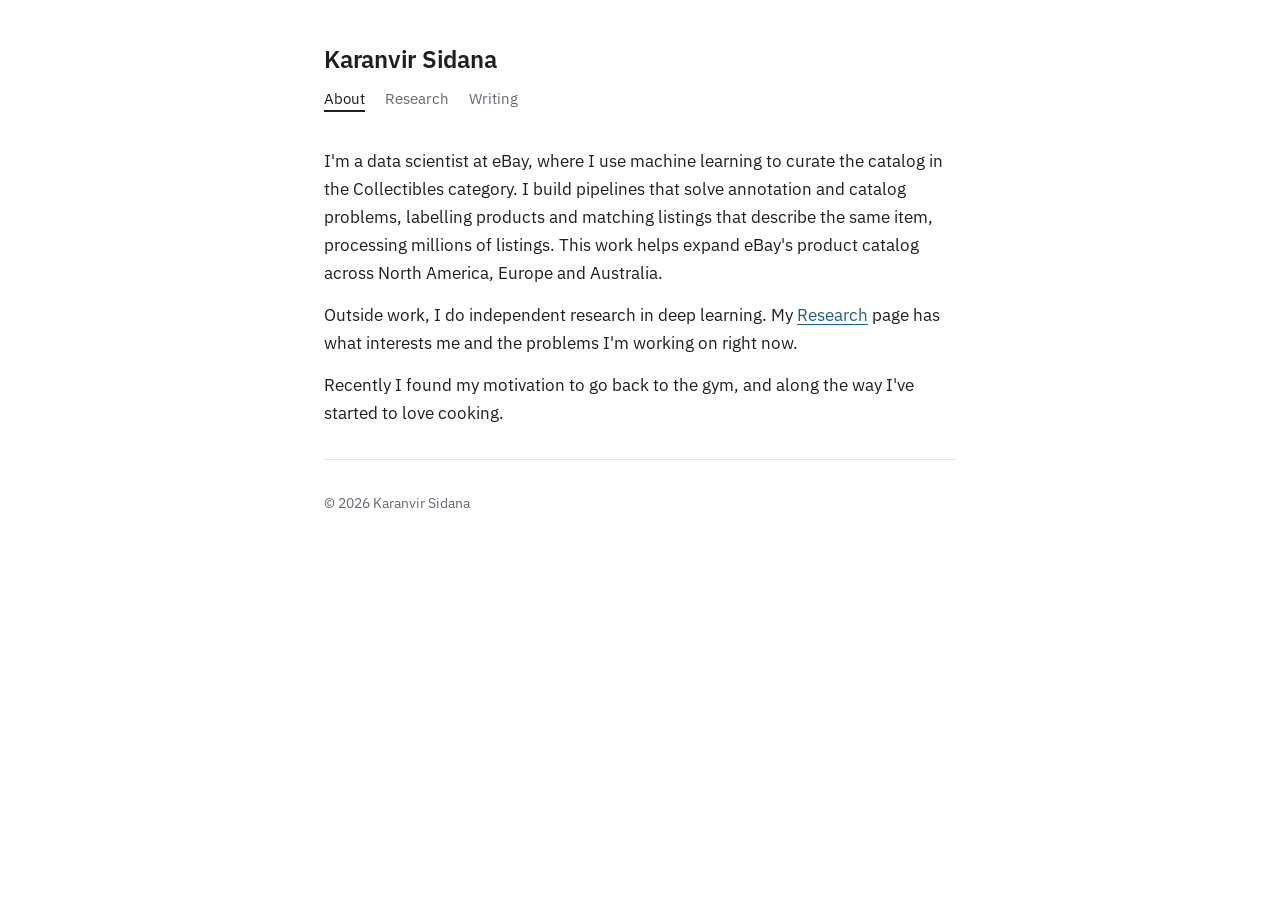
==== index.html @ 269952ee "v0: About, Research, Writing pages Co-Authored-By: Claude Opus 5.5 <noreply@anthropic.com> Claude-Se" ====
<!doctype html>
<html lang="en">
<head>
<meta charset="utf-8">
<meta name="viewport" content="width=device-width, initial-scale=1, viewport-fit=cover">
<title>Karanvir Sidana</title>
<meta name="description" content="Karanvir Sidana: data scientist and independent deep learning researcher.">
<link rel="preconnect" href="https://fonts.googleapis.com">
<link rel="preconnect" href="https://fonts.gstatic.com" crossorigin>
<link rel="stylesheet" href="https://fonts.googleapis.com/css2?family=IBM+Plex+Mono:wght@400&family=IBM+Plex+Sans:wght@400;600&display=swap">
<link rel="stylesheet" href="style.css">
</head>
<body>
<div class="wrap">
<header class="site">
  <p class="site-name"><a href="index.html">Karanvir Sidana</a></p>
  <nav class="top" aria-label="Main"><a href="index.html" aria-current="page">About</a><a href="research.html">Research</a><a href="writing.html">Writing</a></nav>
</header>
<main>
  <p>I'm a data scientist at eBay, where I use machine learning to curate the catalog in the Collectibles category. I build pipelines that solve annotation and catalog problems, labelling products and matching listings that describe the same item, processing millions of listings. This work helps expand eBay's product catalog across North America, Europe and Australia.</p>
  <p>Outside work, I do independent research in deep learning. My <a href="research.html">Research</a> page has what interests me and the problems I'm working on right now.</p>
  <p>Recently I found my motivation to go back to the gym, and along the way I've started to love cooking.</p>
</main>
<hr>
<footer>© 2026 Karanvir Sidana</footer>
</div>
</body>
</html>
---- style.css ----
/* Layout: one narrow column, name + nav header, intro bullets, rule-separated dated lists. */
:root{
  --bg:#FFFFFF;
  --fg:#1C1F23;
  --muted:#626A73;
  --rule:#E3E6EA;
  --accent:#1F5E8C;
  --code-bg:#F2F4F6;
  --font-body:"IBM Plex Sans",-apple-system,"Segoe UI",Roboto,Helvetica,Arial,sans-serif;
  --font-mono:"IBM Plex Mono",ui-monospace,SFMono-Regular,Menlo,Consolas,monospace;
}
@media (prefers-color-scheme:dark){
  :root:not([data-theme="light"]){--bg:#15181B;--fg:#E4E7EA;--muted:#9AA3AC;--rule:#2B3035;--accent:#8CC0E6;--code-bg:#22272C;color-scheme:dark}
}
:root[data-theme="dark"]{--bg:#15181B;--fg:#E4E7EA;--muted:#9AA3AC;--rule:#2B3035;--accent:#8CC0E6;--code-bg:#22272C;color-scheme:dark}
*{box-sizing:border-box}
body{background:var(--bg);color:var(--fg);font-family:var(--font-body);font-size:17px;line-height:1.65;margin:0}
.wrap{max-width:42rem;margin:0 auto;padding-inline:20px;padding-block:40px 56px}
a{color:var(--accent);text-decoration:underline;text-underline-offset:3px;text-decoration-thickness:1px}
a:hover{text-decoration-thickness:2px}
a:focus-visible{outline:2px solid var(--accent);outline-offset:3px;border-radius:2px}
header.site{margin-bottom:36px}
.site-name{font-size:1.5rem;font-weight:600;letter-spacing:-.01em;margin:0}
.site-name a{color:var(--fg);text-decoration:none}
nav.top{display:flex;flex-wrap:wrap;gap:6px 20px;margin-top:6px}
nav.top a{color:var(--muted);text-decoration:none;font-size:.95rem}
nav.top a:hover,nav.top a[aria-current="page"]{color:var(--fg)}
h1{font-size:1.9rem;font-weight:600;line-height:1.2;letter-spacing:-.015em;margin:0 0 6px;text-wrap:balance}
.tagline{color:var(--muted);margin:0 0 18px}
h2{font-size:1.25rem;font-weight:600;letter-spacing:-.01em;margin:0 0 12px}
hr{border:0;border-top:1px solid var(--rule);margin:32px 0}
ul{margin:0;padding-left:1.2rem}
li{margin:4px 0}
ul.list{list-style:none;padding:0}
ul.list li{display:flex;gap:10px;align-items:baseline;flex-wrap:wrap}
ul.list li>a,ul.list li>span:last-child{min-width:0}
code,.date{font-family:var(--font-mono);font-size:.82rem;background:var(--code-bg);padding:1px 6px;border-radius:3px;font-variant-numeric:tabular-nums;white-space:nowrap}
.sep{color:var(--muted)}
.soon{color:var(--muted);font-size:.9rem}
p{margin:0 0 14px}
.back{display:inline-block;font-size:.95rem;margin-bottom:20px}
.brief h1{font-size:1.7rem}
.brief .eyebrow{font-family:var(--font-mono);font-size:.8rem;color:var(--muted);margin:0 0 8px}
.brief section{margin-top:26px}
.brief h2{font-size:1.05rem;margin-bottom:6px}
.status{font-family:var(--font-mono);font-size:.85rem}
.pager{display:flex;justify-content:space-between;gap:12px;flex-wrap:wrap}
footer{color:var(--muted);font-size:.88rem}

nav.top a[aria-current="page"]{color:var(--fg);text-decoration:underline;text-underline-offset:6px;text-decoration-thickness:2px}
.lead{margin-bottom:22px}
ol.tracks{list-style:none;padding:0;margin:0;display:grid;gap:28px;counter-reset:t}
ol.tracks>li{counter-increment:t;margin:0}
ol.tracks h2{display:flex;gap:10px;align-items:baseline;font-size:1.15rem;margin-bottom:6px}
ol.tracks h2::before{content:counter(t);font-family:var(--font-mono);font-size:.8rem;font-weight:400;background:var(--code-bg);padding:1px 7px;border-radius:3px;color:var(--muted)}
ol.tracks p{margin:0 0 6px}
.empty{color:var(--muted)}
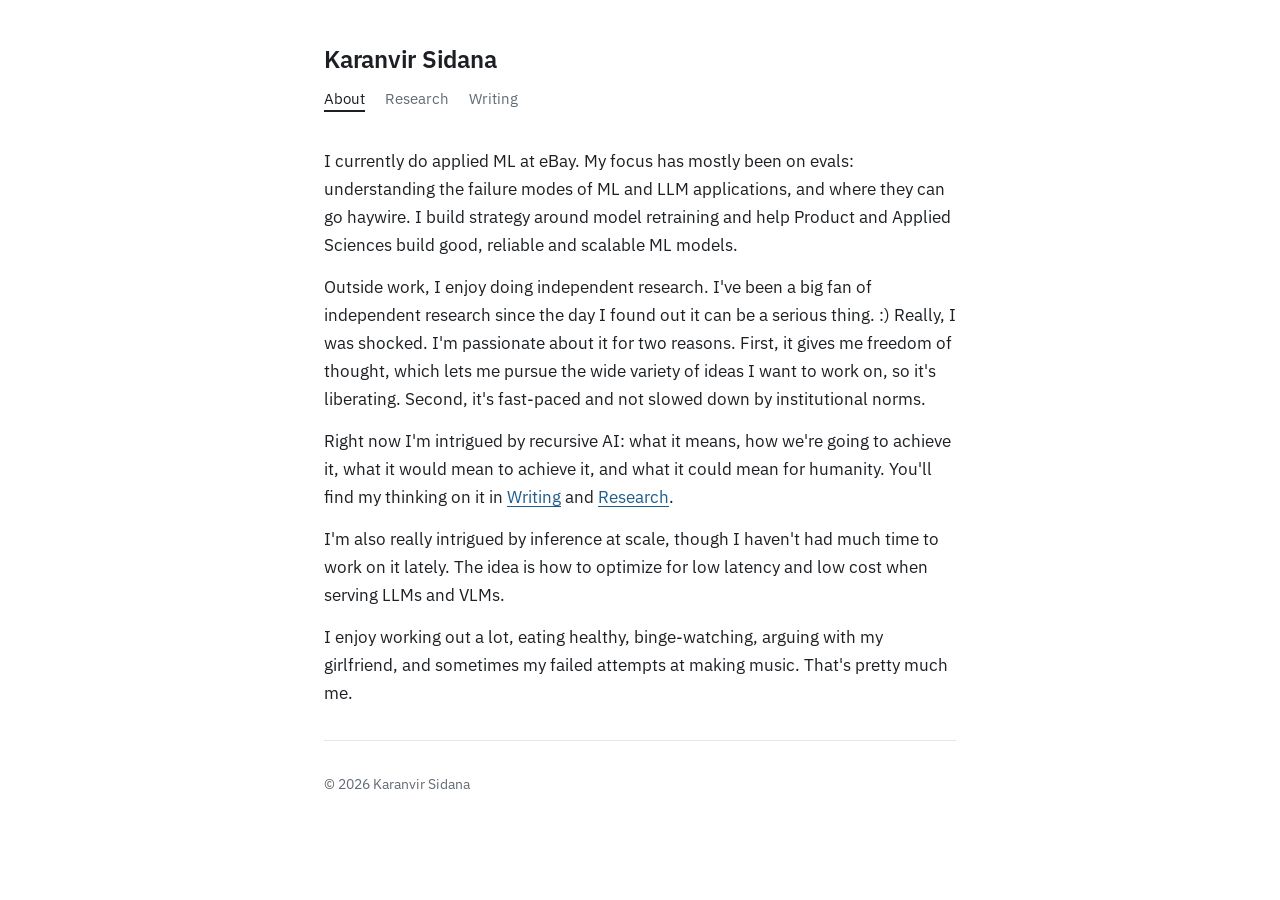
==== commit d5048241: "About: update role, research motivation and interests Co-Authored-By: Claude Opus 5.5 <noreply@anthr" ====
--- a/index.html
+++ b/index.html
@@ -17,9 +17,11 @@
   <nav class="top" aria-label="Main"><a href="index.html" aria-current="page">About</a><a href="research.html">Research</a><a href="writing.html">Writing</a></nav>
 </header>
 <main>
-  <p>I'm a data scientist at eBay, where I use machine learning to curate the catalog in the Collectibles category. I build pipelines that solve annotation and catalog problems, labelling products and matching listings that describe the same item, processing millions of listings. This work helps expand eBay's product catalog across North America, Europe and Australia.</p>
-  <p>Outside work, I do independent research in deep learning. My <a href="research.html">Research</a> page has what interests me and the problems I'm working on right now.</p>
-  <p>Recently I found my motivation to go back to the gym, and along the way I've started to love cooking.</p>
+  <p>I currently do applied ML at eBay. My focus has mostly been on evals: understanding the failure modes of ML and LLM applications, and where they can go haywire. I build strategy around model retraining and help Product and Applied Sciences build good, reliable and scalable ML models.</p>
+  <p>Outside work, I enjoy doing independent research. I've been a big fan of independent research since the day I found out it can be a serious thing. :) Really, I was shocked. I'm passionate about it for two reasons. First, it gives me freedom of thought, which lets me pursue the wide variety of ideas I want to work on, so it's liberating. Second, it's fast-paced and not slowed down by institutional norms.</p>
+  <p>Right now I'm intrigued by recursive AI: what it means, how we're going to achieve it, what it would mean to achieve it, and what it could mean for humanity. You'll find my thinking on it in <a href="writing.html">Writing</a> and <a href="research.html">Research</a>.</p>
+  <p>I'm also really intrigued by inference at scale, though I haven't had much time to work on it lately. The idea is how to optimize for low latency and low cost when serving LLMs and VLMs.</p>
+  <p>I enjoy working out a lot, eating healthy, binge-watching, arguing with my girlfriend, and sometimes my failed attempts at making music. That's pretty much me.</p>
 </main>
 <hr>
 <footer>© 2026 Karanvir Sidana</footer>
--- a/style.css
+++ b/style.css
@@ -55,3 +55,24 @@
 ol.tracks h2::before{content:counter(t);font-family:var(--font-mono);font-size:.8rem;font-weight:400;background:var(--code-bg);padding:1px 7px;border-radius:3px;color:var(--muted)}
 ol.tracks p{margin:0 0 6px}
 .empty{color:var(--muted)}
+
+/* Writing entries */
+.post .eyebrow{font-family:var(--font-mono);font-size:.8rem;color:var(--muted);margin:0 0 8px}
+.post h1{margin-bottom:24px}
+.post h2{margin-top:40px}
+.post ul,.post ol{margin:0 0 14px}
+.post blockquote{margin:20px 0;padding:10px 16px;border-left:3px solid var(--accent);background:var(--code-bg);border-radius:0 4px 4px 0}
+.post blockquote p{margin:0}
+.post figure{margin:24px 0}
+.post figure img{display:block;width:100%;height:auto;border-radius:8px}
+.post figcaption{color:var(--muted);font-size:.88rem;margin-top:8px}
+.post .table-wrap{overflow-x:auto;margin:16px 0}
+.post table{border-collapse:collapse;width:100%;font-size:.92rem}
+.post th,.post td{border:1px solid var(--rule);padding:6px 10px;text-align:left;vertical-align:top}
+.post th{background:var(--code-bg);font-weight:600}
+.post ol.refs{font-size:.9rem;padding-left:1.6rem}
+.post ol.refs li{margin:6px 0;overflow-wrap:anywhere}
+.post ol.refs li:target{background:var(--code-bg)}
+ul.list li .date{flex:none}
+.post pre{background:var(--code-bg);border-radius:4px;padding:12px 14px;overflow-x:auto;margin:16px 0;line-height:1.5}
+.post pre code{background:none;padding:0;white-space:pre;font-size:.82rem}
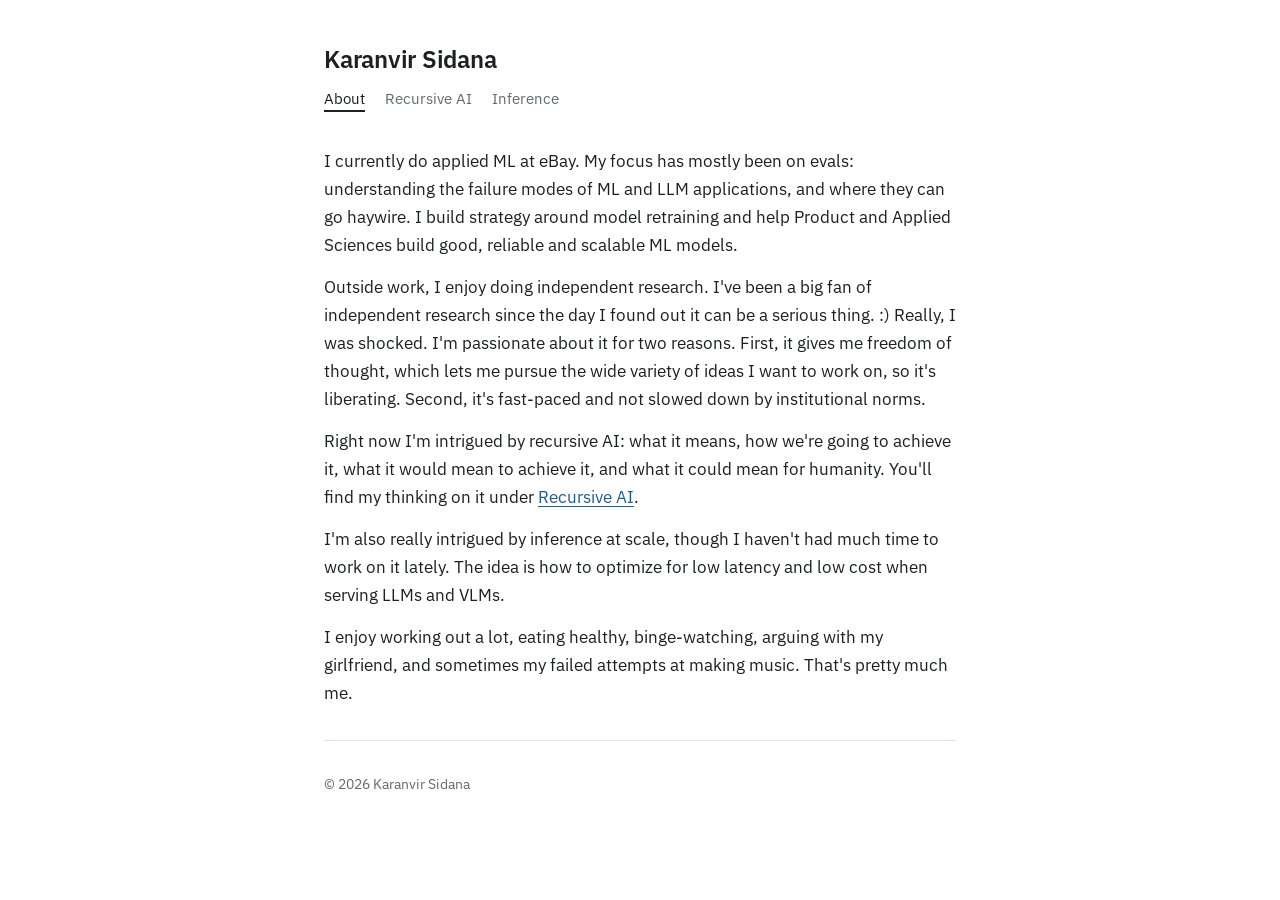
==== commit 3e4dec95: "Nav: drop Research, rename Writing to Recursive AI, add empty Inference page Co-Authored-By: Claude " ====
--- a/index.html
+++ b/index.html
@@ -14,12 +14,12 @@
 <div class="wrap">
 <header class="site">
   <p class="site-name"><a href="index.html">Karanvir Sidana</a></p>
-  <nav class="top" aria-label="Main"><a href="index.html" aria-current="page">About</a><a href="research.html">Research</a><a href="writing.html">Writing</a></nav>
+  <nav class="top" aria-label="Main"><a href="index.html" aria-current="page">About</a><a href="writing.html">Recursive AI</a><a href="inference.html">Inference</a></nav>
 </header>
 <main>
   <p>I currently do applied ML at eBay. My focus has mostly been on evals: understanding the failure modes of ML and LLM applications, and where they can go haywire. I build strategy around model retraining and help Product and Applied Sciences build good, reliable and scalable ML models.</p>
   <p>Outside work, I enjoy doing independent research. I've been a big fan of independent research since the day I found out it can be a serious thing. :) Really, I was shocked. I'm passionate about it for two reasons. First, it gives me freedom of thought, which lets me pursue the wide variety of ideas I want to work on, so it's liberating. Second, it's fast-paced and not slowed down by institutional norms.</p>
-  <p>Right now I'm intrigued by recursive AI: what it means, how we're going to achieve it, what it would mean to achieve it, and what it could mean for humanity. You'll find my thinking on it in <a href="writing.html">Writing</a> and <a href="research.html">Research</a>.</p>
+  <p>Right now I'm intrigued by recursive AI: what it means, how we're going to achieve it, what it would mean to achieve it, and what it could mean for humanity. You'll find my thinking on it under <a href="writing.html">Recursive AI</a>.</p>
   <p>I'm also really intrigued by inference at scale, though I haven't had much time to work on it lately. The idea is how to optimize for low latency and low cost when serving LLMs and VLMs.</p>
   <p>I enjoy working out a lot, eating healthy, binge-watching, arguing with my girlfriend, and sometimes my failed attempts at making music. That's pretty much me.</p>
 </main>
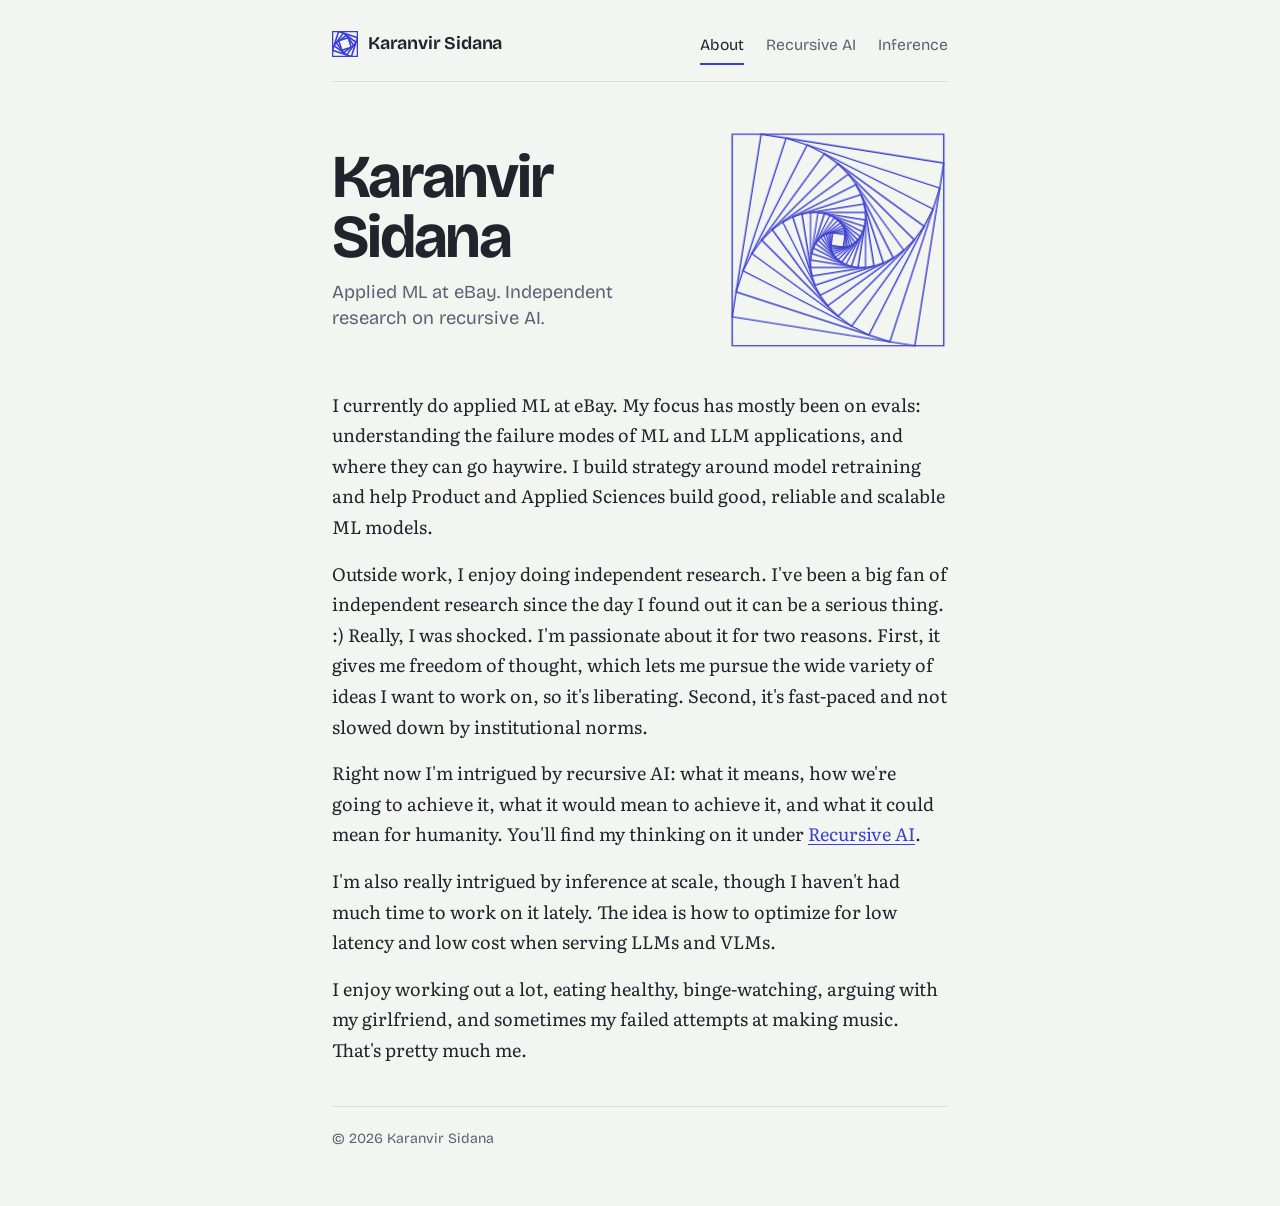
==== commit 439ccada: "Redesign: recursive square mark, Literata + Bricolage Grotesque, ultramarine accent Co-Authored-By: " ====
--- a/index.html
+++ b/index.html
@@ -7,16 +7,23 @@
 <meta name="description" content="Karanvir Sidana: data scientist and independent deep learning researcher.">
 <link rel="preconnect" href="https://fonts.googleapis.com">
 <link rel="preconnect" href="https://fonts.gstatic.com" crossorigin>
-<link rel="stylesheet" href="https://fonts.googleapis.com/css2?family=IBM+Plex+Mono:wght@400&family=IBM+Plex+Sans:wght@400;600&display=swap">
+<link rel="stylesheet" href="https://fonts.googleapis.com/css2?family=Bricolage+Grotesque:opsz,wght@12..96,500..700&family=IBM+Plex+Mono:wght@400&family=Literata:ital,opsz,wght@0,7..72,400;0,7..72,600;1,7..72,400&display=swap">
 <link rel="stylesheet" href="style.css">
 </head>
 <body>
 <div class="wrap">
 <header class="site">
-  <p class="site-name"><a href="index.html">Karanvir Sidana</a></p>
+  <p class="site-name"><a href="index.html"><svg class="mark" viewBox="-52 -52 104 104" width="26" height="26" aria-hidden="true" focusable="false"><rect x="-50.000" y="-50.000" width="100.000" height="100.000" transform="rotate(0)"/><rect x="-39.680" y="-39.680" width="79.360" height="79.360" transform="rotate(18)"/><rect x="-31.490" y="-31.490" width="62.981" height="62.981" transform="rotate(36)"/><rect x="-24.991" y="-24.991" width="49.982" height="49.982" transform="rotate(54)"/><rect x="-19.833" y="-19.833" width="39.666" height="39.666" transform="rotate(72)"/></svg>Karanvir Sidana</a></p>
   <nav class="top" aria-label="Main"><a href="index.html" aria-current="page">About</a><a href="writing.html">Recursive AI</a><a href="inference.html">Inference</a></nav>
 </header>
 <main>
+  <div class="hero">
+    <div>
+      <h1>Karanvir Sidana</h1>
+      <p class="lede">Applied ML at eBay. Independent research on recursive AI.</p>
+    </div>
+    <svg class="mark-hero" viewBox="-52 -52 104 104" width="240" height="240" aria-hidden="true" focusable="false"><rect x="-50.000" y="-50.000" width="100.000" height="100.000" transform="rotate(0)" style="--i:0"/><rect x="-43.702" y="-43.702" width="87.403" height="87.403" transform="rotate(9)" style="--i:1"/><rect x="-38.197" y="-38.197" width="76.393" height="76.393" transform="rotate(18)" style="--i:2"/><rect x="-33.385" y="-33.385" width="66.770" height="66.770" transform="rotate(27)" style="--i:3"/><rect x="-29.180" y="-29.180" width="58.359" height="58.359" transform="rotate(36)" style="--i:4"/><rect x="-25.504" y="-25.504" width="51.008" height="51.008" transform="rotate(45)" style="--i:5"/><rect x="-22.291" y="-22.291" width="44.582" height="44.582" transform="rotate(54)" style="--i:6"/><rect x="-19.483" y="-19.483" width="38.967" height="38.967" transform="rotate(63)" style="--i:7"/><rect x="-17.029" y="-17.029" width="34.058" height="34.058" transform="rotate(72)" style="--i:8"/><rect x="-14.884" y="-14.884" width="29.768" height="29.768" transform="rotate(81)" style="--i:9"/><rect x="-13.009" y="-13.009" width="26.018" height="26.018" transform="rotate(90)" style="--i:10"/><rect x="-11.370" y="-11.370" width="22.741" height="22.741" transform="rotate(99)" style="--i:11"/><rect x="-9.938" y="-9.938" width="19.876" height="19.876" transform="rotate(108)" style="--i:12"/><rect x="-8.686" y="-8.686" width="17.372" height="17.372" transform="rotate(117)" style="--i:13"/><rect x="-7.592" y="-7.592" width="15.184" height="15.184" transform="rotate(126)" style="--i:14"/><rect x="-6.636" y="-6.636" width="13.271" height="13.271" transform="rotate(135)" style="--i:15"/><rect x="-5.800" y="-5.800" width="11.599" height="11.599" transform="rotate(144)" style="--i:16"/><rect x="-5.069" y="-5.069" width="10.138" height="10.138" transform="rotate(153)" style="--i:17"/><rect x="-4.431" y="-4.431" width="8.861" height="8.861" transform="rotate(162)" style="--i:18"/><rect x="-3.872" y="-3.872" width="7.745" height="7.745" transform="rotate(171)" style="--i:19"/><rect x="-3.385" y="-3.385" width="6.769" height="6.769" transform="rotate(180)" style="--i:20"/><rect x="-2.958" y="-2.958" width="5.917" height="5.917" transform="rotate(189)" style="--i:21"/></svg>
+  </div>
   <p>I currently do applied ML at eBay. My focus has mostly been on evals: understanding the failure modes of ML and LLM applications, and where they can go haywire. I build strategy around model retraining and help Product and Applied Sciences build good, reliable and scalable ML models.</p>
   <p>Outside work, I enjoy doing independent research. I've been a big fan of independent research since the day I found out it can be a serious thing. :) Really, I was shocked. I'm passionate about it for two reasons. First, it gives me freedom of thought, which lets me pursue the wide variety of ideas I want to work on, so it's liberating. Second, it's fast-paced and not slowed down by institutional norms.</p>
   <p>Right now I'm intrigued by recursive AI: what it means, how we're going to achieve it, what it would mean to achieve it, and what it could mean for humanity. You'll find my thinking on it under <a href="writing.html">Recursive AI</a>.</p>
--- a/style.css
+++ b/style.css
@@ -1,78 +1,97 @@
-/* Layout: one narrow column, name + nav header, intro bullets, rule-separated dated lists. */
+/* One narrow reading column. The recursive square mark is the single bold element; everything else stays quiet. */
 :root{
-  --bg:#FFFFFF;
-  --fg:#1C1F23;
-  --muted:#626A73;
-  --rule:#E3E6EA;
-  --accent:#1F5E8C;
-  --code-bg:#F2F4F6;
-  --font-body:"IBM Plex Sans",-apple-system,"Segoe UI",Roboto,Helvetica,Arial,sans-serif;
+  --bg:#F3F5F1;
+  --surface:#FFFFFF;
+  --fg:#20242C;
+  --muted:#5B6270;
+  --rule:#D9DDD5;
+  --accent:#3B3FD1;
+  --accent-soft:#E4E5F8;
+  --code-bg:#E9ECE6;
+  --font-display:"Bricolage Grotesque",-apple-system,"Segoe UI",Roboto,Helvetica,Arial,sans-serif;
+  --font-body:"Literata",Georgia,"Times New Roman",serif;
   --font-mono:"IBM Plex Mono",ui-monospace,SFMono-Regular,Menlo,Consolas,monospace;
+  color-scheme:light;
 }
 @media (prefers-color-scheme:dark){
-  :root:not([data-theme="light"]){--bg:#15181B;--fg:#E4E7EA;--muted:#9AA3AC;--rule:#2B3035;--accent:#8CC0E6;--code-bg:#22272C;color-scheme:dark}
+  :root:not([data-theme="light"]){--bg:#15171D;--surface:#1C1F27;--fg:#E6E8EC;--muted:#9AA1AD;--rule:#2C303A;--accent:#A3A6FF;--accent-soft:#262949;--code-bg:#22252E;color-scheme:dark}
 }
-:root[data-theme="dark"]{--bg:#15181B;--fg:#E4E7EA;--muted:#9AA3AC;--rule:#2B3035;--accent:#8CC0E6;--code-bg:#22272C;color-scheme:dark}
+:root[data-theme="dark"]{--bg:#15171D;--surface:#1C1F27;--fg:#E6E8EC;--muted:#9AA1AD;--rule:#2C303A;--accent:#A3A6FF;--accent-soft:#262949;--code-bg:#22252E;color-scheme:dark}
+
 *{box-sizing:border-box}
-body{background:var(--bg);color:var(--fg);font-family:var(--font-body);font-size:17px;line-height:1.65;margin:0}
-.wrap{max-width:42rem;margin:0 auto;padding-inline:20px;padding-block:40px 56px}
+body{background:var(--bg);color:var(--fg);font-family:var(--font-body);font-size:18px;line-height:1.7;margin:0;font-optical-sizing:auto;-webkit-font-smoothing:antialiased}
+.wrap{max-width:41rem;margin:0 auto;padding-inline:20px;padding-block:28px 56px}
+p{margin:0 0 16px}
 a{color:var(--accent);text-decoration:underline;text-underline-offset:3px;text-decoration-thickness:1px}
 a:hover{text-decoration-thickness:2px}
-a:focus-visible{outline:2px solid var(--accent);outline-offset:3px;border-radius:2px}
-header.site{margin-bottom:36px}
-.site-name{font-size:1.5rem;font-weight:600;letter-spacing:-.01em;margin:0}
-.site-name a{color:var(--fg);text-decoration:none}
-nav.top{display:flex;flex-wrap:wrap;gap:6px 20px;margin-top:6px}
-nav.top a{color:var(--muted);text-decoration:none;font-size:.95rem}
-nav.top a:hover,nav.top a[aria-current="page"]{color:var(--fg)}
-h1{font-size:1.9rem;font-weight:600;line-height:1.2;letter-spacing:-.015em;margin:0 0 6px;text-wrap:balance}
-.tagline{color:var(--muted);margin:0 0 18px}
-h2{font-size:1.25rem;font-weight:600;letter-spacing:-.01em;margin:0 0 12px}
-hr{border:0;border-top:1px solid var(--rule);margin:32px 0}
+a:focus-visible,button:focus-visible{outline:2px solid var(--accent);outline-offset:3px;border-radius:3px}
+
+/* Header */
+header.site{display:flex;align-items:center;justify-content:space-between;flex-wrap:wrap;gap:10px 24px;margin-bottom:48px;padding-bottom:16px;border-bottom:1px solid var(--rule)}
+.site-name{margin:0;font-family:var(--font-display);font-size:1.12rem;font-weight:650;letter-spacing:-.01em;line-height:1}
+.site-name a{color:var(--fg);text-decoration:none;display:inline-flex;align-items:center;gap:10px}
+.mark{flex:none;width:26px;height:26px}
+.mark rect,.mark-hero rect{fill:none;stroke:var(--accent);stroke-width:1.6;vector-effect:non-scaling-stroke}
+.mark-hero rect{stroke-width:1.4}
+.site-name a:hover .mark{transform:rotate(-9deg);transition:transform .25s ease}
+nav.top{display:flex;flex-wrap:wrap;gap:4px 22px;font-family:var(--font-display);font-size:.98rem}
+nav.top a{color:var(--muted);text-decoration:none;padding:4px 0;border-bottom:2px solid transparent}
+nav.top a:hover{color:var(--fg)}
+nav.top a[aria-current="page"]{color:var(--fg);border-bottom-color:var(--accent)}
+
+/* Headings */
+h1,h2,h3{font-family:var(--font-display);text-wrap:balance;color:var(--fg)}
+h1{font-size:2.3rem;font-weight:700;line-height:1.08;letter-spacing:-.025em;margin:0 0 10px}
+h2{font-size:1.4rem;font-weight:650;line-height:1.2;letter-spacing:-.015em;margin:0 0 12px}
+h3{font-size:1.12rem;font-weight:650;line-height:1.3;margin:28px 0 8px}
+
+/* About hero */
+.hero{display:grid;grid-template-columns:1fr auto;align-items:center;gap:8px 28px;margin:4px 0 40px}
+.hero h1{font-size:clamp(2.6rem,9vw,3.8rem);line-height:.98;letter-spacing:-.035em;margin:0}
+.hero .lede{font-family:var(--font-display);font-size:1.15rem;line-height:1.4;color:var(--muted);margin:14px 0 0;max-width:24ch}
+.mark-hero{width:clamp(120px,30vw,220px);height:auto}
+@media (prefers-reduced-motion:no-preference){
+  .mark-hero rect{opacity:0;animation:draw .5s ease-out forwards;animation-delay:calc(var(--i) * 45ms)}
+  @keyframes draw{to{opacity:1}}
+}
+@media (max-width:520px){.hero{grid-template-columns:1fr}.mark-hero{order:-1;width:120px}}
+
+/* Lists of entries */
 ul{margin:0;padding-left:1.2rem}
 li{margin:4px 0}
-ul.list{list-style:none;padding:0}
-ul.list li{display:flex;gap:10px;align-items:baseline;flex-wrap:wrap}
-ul.list li>a,ul.list li>span:last-child{min-width:0}
-code,.date{font-family:var(--font-mono);font-size:.82rem;background:var(--code-bg);padding:1px 6px;border-radius:3px;font-variant-numeric:tabular-nums;white-space:nowrap}
-.sep{color:var(--muted)}
-.soon{color:var(--muted);font-size:.9rem}
-p{margin:0 0 14px}
-.back{display:inline-block;font-size:.95rem;margin-bottom:20px}
-.brief h1{font-size:1.7rem}
-.brief .eyebrow{font-family:var(--font-mono);font-size:.8rem;color:var(--muted);margin:0 0 8px}
-.brief section{margin-top:26px}
-.brief h2{font-size:1.05rem;margin-bottom:6px}
-.status{font-family:var(--font-mono);font-size:.85rem}
-.pager{display:flex;justify-content:space-between;gap:12px;flex-wrap:wrap}
-footer{color:var(--muted);font-size:.88rem}
+ul.list{list-style:none;padding:0;margin:0}
+ul.list li{display:grid;grid-template-columns:1fr;gap:6px;margin:0;padding:18px 0;border-top:1px solid var(--rule)}
+ul.list li:last-child{border-bottom:1px solid var(--rule)}
+ul.list li>a{font-family:var(--font-display);font-size:1.2rem;font-weight:600;line-height:1.3;letter-spacing:-.01em;color:var(--fg);text-decoration:none;text-wrap:balance}
+ul.list li>a:hover{color:var(--accent)}
+.date{font-family:var(--font-display);font-size:.88rem;color:var(--muted);font-variant-numeric:tabular-nums;white-space:nowrap}
+.tags{display:flex;flex-wrap:wrap;gap:6px}
+.tag{font-family:var(--font-display);font-size:.78rem;line-height:1.6;color:var(--accent);background:var(--accent-soft);border-radius:999px;padding:0 10px}
 
-nav.top a[aria-current="page"]{color:var(--fg);text-decoration:underline;text-underline-offset:6px;text-decoration-thickness:2px}
-.lead{margin-bottom:22px}
-ol.tracks{list-style:none;padding:0;margin:0;display:grid;gap:28px;counter-reset:t}
-ol.tracks>li{counter-increment:t;margin:0}
-ol.tracks h2{display:flex;gap:10px;align-items:baseline;font-size:1.15rem;margin-bottom:6px}
-ol.tracks h2::before{content:counter(t);font-family:var(--font-mono);font-size:.8rem;font-weight:400;background:var(--code-bg);padding:1px 7px;border-radius:3px;color:var(--muted)}
-ol.tracks p{margin:0 0 6px}
+code{font-family:var(--font-mono);font-size:.82em;background:var(--code-bg);padding:1px 5px;border-radius:4px}
+hr{border:0;border-top:1px solid var(--rule);margin:40px 0 20px}
+footer{color:var(--muted);font-family:var(--font-display);font-size:.88rem}
 .empty{color:var(--muted)}
 
 /* Writing entries */
-.post .eyebrow{font-family:var(--font-mono);font-size:.8rem;color:var(--muted);margin:0 0 8px}
-.post h1{margin-bottom:24px}
-.post h2{margin-top:40px}
-.post ul,.post ol{margin:0 0 14px}
-.post blockquote{margin:20px 0;padding:10px 16px;border-left:3px solid var(--accent);background:var(--code-bg);border-radius:0 4px 4px 0}
+.back{display:inline-block;font-family:var(--font-display);font-size:.95rem;text-decoration:none;margin-bottom:22px}
+.back:hover{text-decoration:underline}
+.post .eyebrow{font-family:var(--font-display);font-size:.9rem;color:var(--muted);margin:0 0 10px}
+.post .eyebrow .date{font-size:inherit}
+.post h1{margin-bottom:28px}
+.post h2{margin-top:48px}
+.post ul,.post ol{margin:0 0 16px}
+.post blockquote{margin:24px 0;padding:12px 18px;border-left:3px solid var(--accent);background:var(--surface);border-radius:0 6px 6px 0}
 .post blockquote p{margin:0}
-.post figure{margin:24px 0}
-.post figure img{display:block;width:100%;height:auto;border-radius:8px}
+.post figure{margin:28px 0}
+.post figure img{display:block;width:100%;height:auto;border-radius:8px;background:#fff}
 .post figcaption{color:var(--muted);font-size:.88rem;margin-top:8px}
-.post .table-wrap{overflow-x:auto;margin:16px 0}
-.post table{border-collapse:collapse;width:100%;font-size:.92rem}
-.post th,.post td{border:1px solid var(--rule);padding:6px 10px;text-align:left;vertical-align:top}
-.post th{background:var(--code-bg);font-weight:600}
+.post .table-wrap{overflow-x:auto;margin:20px 0}
+.post table{border-collapse:collapse;width:100%;font-size:.88rem;font-family:var(--font-display)}
+.post th,.post td{border-bottom:1px solid var(--rule);padding:8px 10px;text-align:left;vertical-align:top}
+.post th{font-weight:650;border-bottom:2px solid var(--fg)}
 .post ol.refs{font-size:.9rem;padding-left:1.6rem}
-.post ol.refs li{margin:6px 0;overflow-wrap:anywhere}
-.post ol.refs li:target{background:var(--code-bg)}
-ul.list li .date{flex:none}
-.post pre{background:var(--code-bg);border-radius:4px;padding:12px 14px;overflow-x:auto;margin:16px 0;line-height:1.5}
-.post pre code{background:none;padding:0;white-space:pre;font-size:.82rem}
+.post ol.refs li{margin:8px 0;overflow-wrap:anywhere}
+.post ol.refs li:target{background:var(--accent-soft)}
+.post pre{background:var(--surface);border:1px solid var(--rule);border-radius:6px;padding:14px 16px;overflow-x:auto;margin:20px 0;line-height:1.55}
+.post pre code{background:none;padding:0;white-space:pre;font-size:.8rem}
